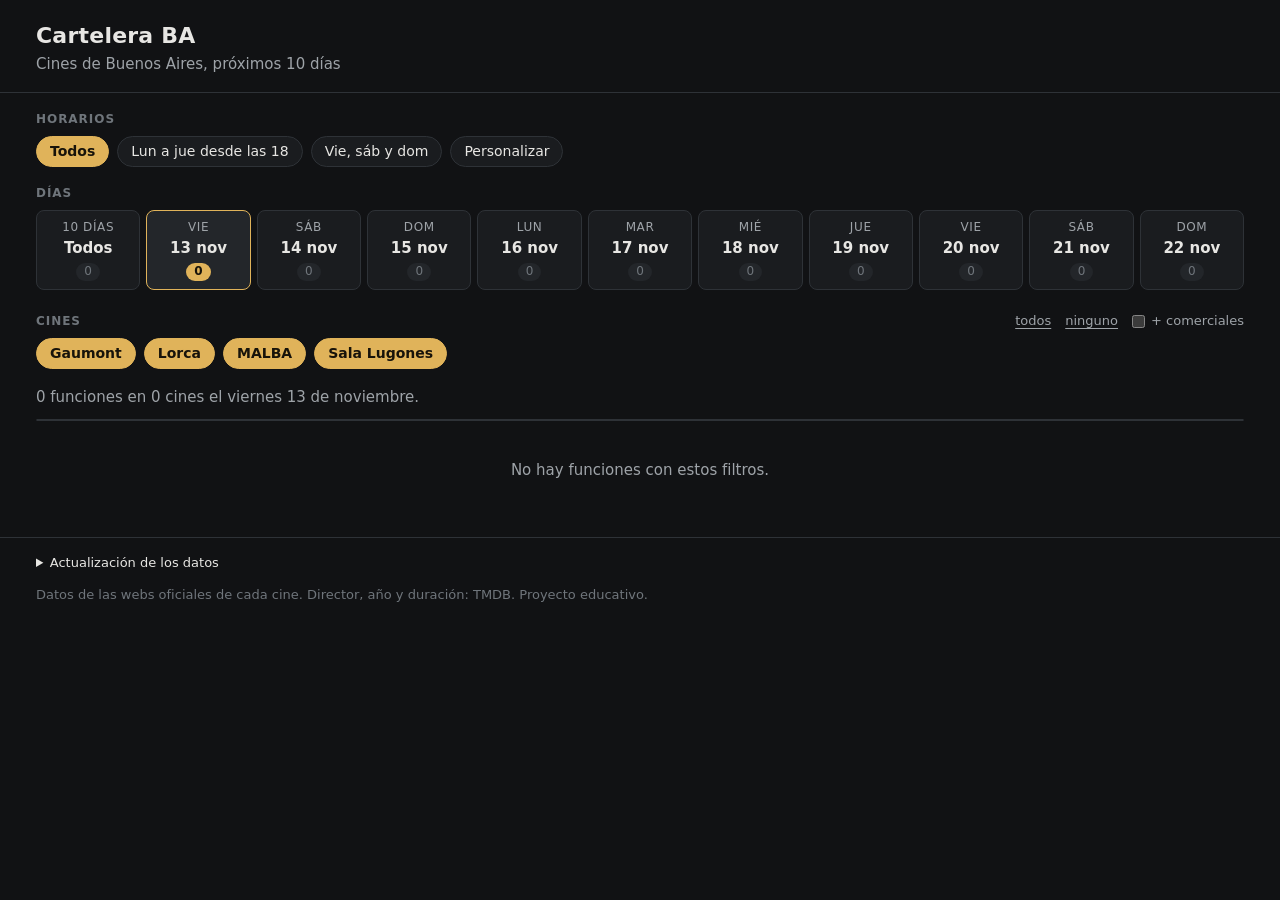
==== public/index.html @ 23f64b04 "Hito 5: interfaz web con datos reales y filtro de horarios - Comando export: public/data/cartelera.j" ====
<!doctype html>
<html lang="es-AR">
<head>
  <meta charset="utf-8">
  <meta name="viewport" content="width=device-width, initial-scale=1">
  <meta name="color-scheme" content="dark">
  <title>Cartelera BA</title>
  <meta name="description" content="Cartelera de cines de Buenos Aires para los próximos 10 días, filtrable por horario.">
  <link rel="stylesheet" href="styles.css">
</head>
<body>
  <header class="cabecera">
    <div class="envoltura">
      <h1>Cartelera BA</h1>
      <p class="bajada">Cines de Buenos Aires, próximos 10 días</p>
    </div>
  </header>

  <main class="envoltura">
    <!-- Hito 6: Google Calendar va acá, encima del filtro -->
    <section id="calendario" class="bloque" hidden></section>

    <section class="bloque" aria-labelledby="t-horarios">
      <h2 id="t-horarios" class="rotulo">Horarios</h2>
      <div class="chips" id="chips-horario" role="group" aria-label="Filtro de horarios"></div>
      <div id="panel-personalizado" class="panel" hidden>
        <p class="ayuda">Elegí los días y el rango de hora de inicio para cada uno.</p>
        <div id="filas-personalizado" class="filas-dias"></div>
      </div>
    </section>

    <section class="bloque" aria-labelledby="t-dias">
      <h2 id="t-dias" class="rotulo">Días</h2>
      <div class="dias" id="selector-dias" role="group" aria-label="Día"></div>
    </section>

    <section class="bloque" aria-labelledby="t-cines">
      <div class="rotulo-fila">
        <h2 id="t-cines" class="rotulo">Cines</h2>
        <div class="acciones-cines">
          <button type="button" class="enlace" id="cines-todos">todos</button>
          <button type="button" class="enlace" id="cines-ninguno">ninguno</button>
          <input type="checkbox" id="toggle-comerciales" class="interruptor-caja">
          <label class="interruptor" for="toggle-comerciales">+ comerciales</label>
        </div>
      </div>
      <div class="chips" id="chips-cines" role="group" aria-label="Cines"></div>
    </section>

    <!-- Hito 7: "Para vos" va acá -->
    <section id="para-vos" class="bloque" hidden></section>

    <section class="bloque" aria-live="polite">
      <p id="resumen" class="resumen"></p>
      <div class="tabla-contenedor">
        <table id="tabla" class="tabla">
          <thead><tr></tr></thead>
          <tbody></tbody>
        </table>
      </div>
      <p id="vacio" class="vacio" hidden>No hay funciones con estos filtros.</p>
    </section>
  </main>

  <footer class="pie">
    <div class="envoltura">
      <details id="estado-cines">
        <summary>Actualización de los datos</summary>
        <div id="lista-estado"></div>
      </details>
      <p class="fuentes">Datos de las webs oficiales de cada cine. Director, año y duración: TMDB. Proyecto educativo.</p>
    </div>
  </footer>

  <noscript><p class="envoltura">Esta cartelera necesita JavaScript.</p></noscript>
  <script type="module" src="js/app.js"></script>
</body>
</html>
---- public/styles.css ----
:root {
  --fondo: #111214;
  --superficie: #1a1c1f;
  --superficie-2: #23262a;
  --borde: #2e3237;
  --texto: #e7e6e3;
  --texto-2: #9ea3a8;
  --texto-3: #6f757b;
  --acento: #e0b35a;
  --acento-texto: #17130a;
  --alerta: #e58e6d;
  --radio: 8px;
  --fuente: "Inter", system-ui, -apple-system, "Segoe UI", Roboto, sans-serif;
  color-scheme: dark;
}

* { box-sizing: border-box; }

html { -webkit-text-size-adjust: 100%; }

body {
  margin: 0;
  background: var(--fondo);
  color: var(--texto);
  font: 15px/1.45 var(--fuente);
}

.envoltura { max-width: 1240px; margin: 0 auto; padding: 0 16px; }

a { color: var(--texto); text-underline-offset: 3px; }
a:hover { color: var(--acento); }

button { font: inherit; color: inherit; }

:focus-visible { outline: 2px solid var(--acento); outline-offset: 2px; }

/* ---------- cabecera ---------- */

.cabecera { border-bottom: 1px solid var(--borde); padding: 20px 0 16px; margin-bottom: 8px; }
.cabecera h1 { margin: 0; font-size: 22px; letter-spacing: 0.01em; font-weight: 650; }
.bajada { margin: 2px 0 0; color: var(--texto-2); }

/* ---------- bloques ---------- */

.bloque { margin: 18px 0; }
.rotulo {
  margin: 0 0 8px; font-size: 12px; font-weight: 600; letter-spacing: 0.08em;
  text-transform: uppercase; color: var(--texto-3);
}
.rotulo-fila { display: flex; align-items: baseline; justify-content: space-between; gap: 12px; flex-wrap: wrap; }
.rotulo-fila .rotulo { margin-bottom: 8px; }
.acciones-cines { display: flex; align-items: center; gap: 14px; font-size: 13px; color: var(--texto-2); }

.enlace {
  background: none; border: 0; padding: 0; color: var(--texto-2); cursor: pointer;
  text-decoration: underline; text-underline-offset: 3px;
}
.enlace:hover { color: var(--texto); }

.interruptor { cursor: pointer; margin-left: -8px; }
.interruptor-caja { accent-color: var(--acento); margin: 0; cursor: pointer; }

.ayuda, .nota { color: var(--texto-2); font-size: 13px; }
.nota { align-self: center; margin-left: 4px; }

/* ---------- chips ---------- */

.chips { display: flex; flex-wrap: wrap; gap: 8px; }

.chip {
  border: 1px solid var(--borde); background: var(--superficie); border-radius: 999px;
  padding: 6px 13px; cursor: pointer; font-size: 14px; line-height: 1.2;
  transition: background 0.12s, border-color 0.12s;
}
.chip:hover { border-color: var(--texto-3); }
.chip[aria-pressed="true"] { background: var(--acento); border-color: var(--acento); color: var(--acento-texto); font-weight: 600; }

/* ---------- personalizado ---------- */

.panel {
  margin-top: 10px; padding: 12px 14px; background: var(--superficie);
  border: 1px solid var(--borde); border-radius: var(--radio);
}
.panel .ayuda { margin: 0 0 8px; }
.filas-dias { display: grid; grid-template-columns: repeat(auto-fill, minmax(270px, 1fr)); gap: 6px 24px; }
.fila-dia { display: flex; align-items: center; justify-content: space-between; gap: 10px; min-height: 34px; }
.fila-dia label { display: inline-flex; align-items: center; gap: 6px; cursor: pointer; }
.fila-dia input[type="checkbox"] { accent-color: var(--acento); }
.rango { color: var(--texto-2); font-size: 13px; white-space: nowrap; }
.rango input {
  background: var(--superficie-2); border: 1px solid var(--borde); color: var(--texto);
  border-radius: 6px; padding: 3px 6px; font: inherit; font-size: 13px;
}
.rango input:disabled { opacity: 0.4; }

/* ---------- días ---------- */

.dias {
  display: grid; grid-auto-flow: column; grid-auto-columns: minmax(74px, 1fr); gap: 6px;
  overflow-x: auto; padding-bottom: 4px; scrollbar-width: thin;
}
.dia {
  display: flex; flex-direction: column; align-items: center; gap: 1px;
  background: var(--superficie); border: 1px solid var(--borde); border-radius: var(--radio);
  padding: 8px 6px; cursor: pointer;
}
.dia:hover { border-color: var(--texto-3); }
.dia[aria-pressed="true"] { border-color: var(--acento); background: var(--superficie-2); }
.dia-nombre { font-size: 12px; color: var(--texto-2); text-transform: uppercase; letter-spacing: 0.05em; }
.dia-numero { font-weight: 600; white-space: nowrap; }
.cuenta {
  margin-top: 3px; font-size: 12px; font-variant-numeric: tabular-nums;
  background: var(--superficie-2); border-radius: 999px; padding: 0 8px; color: var(--texto);
}
.dia[aria-pressed="true"] .cuenta { background: var(--acento); color: var(--acento-texto); font-weight: 600; }
.cuenta.cero { color: var(--texto-3); }

/* ---------- tabla ---------- */

.resumen { color: var(--texto-2); margin: 0 0 10px; }
.vacio { color: var(--texto-2); padding: 24px 0; text-align: center; }

.tabla-contenedor { overflow-x: auto; border: 1px solid var(--borde); border-radius: var(--radio); }
.tabla { width: 100%; border-collapse: collapse; font-size: 14px; }
.tabla th {
  position: sticky; top: 0; background: var(--superficie); text-align: left;
  border-bottom: 1px solid var(--borde); padding: 0; white-space: nowrap;
}
.orden {
  background: none; border: 0; width: 100%; text-align: left; cursor: pointer;
  padding: 9px 10px; font-size: 12px; font-weight: 600; letter-spacing: 0.04em;
  text-transform: uppercase; color: var(--texto-2);
}
.orden:hover { color: var(--texto); }
th[aria-sort="ascending"] .orden, th[aria-sort="descending"] .orden { color: var(--acento); }
.flecha { margin-left: 4px; font-size: 9px; }

.tabla td { padding: 9px 10px; border-bottom: 1px solid var(--borde); vertical-align: top; }
.tabla tbody tr:last-child td { border-bottom: 0; }
.tabla tbody tr:hover td { background: #16181b; }

.hora { font-variant-numeric: tabular-nums; font-size: 15px; }
.fecha { color: var(--texto-2); font-size: 13px; white-space: nowrap; }
.cine { display: block; font-weight: 550; }
.titulo { display: block; font-weight: 600; }
.secundario { display: block; color: var(--texto-3); font-size: 12.5px; }
.marca {
  display: inline-block; margin-top: 3px; font-size: 11px; color: var(--texto-3);
  border: 1px dashed var(--borde); border-radius: 4px; padding: 0 5px; cursor: help;
}
td[data-col="Año"], td[data-col="Duración"] { white-space: nowrap; font-variant-numeric: tabular-nums; }
td[data-col="Hora"] { white-space: nowrap; }

.boton-entradas {
  display: inline-block; border: 1px solid var(--acento); color: var(--acento); border-radius: 6px;
  padding: 2px 10px; text-decoration: none; font-weight: 600; font-size: 13px; white-space: nowrap;
}
.boton-entradas:hover { background: var(--acento); color: var(--acento-texto); }
.venta { color: var(--texto-2); font-size: 13px; }
.venta.gratis { color: var(--texto); }
.externo { font-size: 13px; color: var(--texto-2); }

/* ---------- pie ---------- */

.pie { border-top: 1px solid var(--borde); margin-top: 32px; padding: 16px 0 32px; color: var(--texto-2); font-size: 13px; }
.pie summary { cursor: pointer; color: var(--texto); }
.estado { list-style: none; padding: 0; margin: 10px 0; display: grid; gap: 4px; }
.estado .secundario { display: inline; }
.alerta { color: var(--alerta); }
.fuentes { color: var(--texto-3); }

/* ---------- celular: la tabla pasa a tarjetas ---------- */

@media (max-width: 760px) {
  .tabla-contenedor { border: 0; overflow: visible; }
  .tabla thead { display: none; }
  .tabla, .tabla tbody, .tabla tr, .tabla td { display: block; width: 100%; }
  /* Tarjeta: hora a la izquierda; a la derecha película / cine / ciclo / datos / botones. */
  .tabla tr {
    position: relative; display: flex; flex-wrap: wrap; align-items: baseline; column-gap: 10px;
    background: var(--superficie); border: 1px solid var(--borde);
    border-radius: var(--radio); padding: 10px 12px 10px 76px; margin-bottom: 8px;
  }
  .tabla tr::before { content: ""; flex-basis: 100%; order: 5; height: 6px; } /* salto antes de los botones */
  .tabla tbody tr:hover td { background: none; }
  .tabla td { border: 0; padding: 0; width: auto; }
  .tabla td:empty { display: none; }
  td[data-col="Hora"] { position: absolute; left: 12px; top: 10px; width: 56px; }
  td[data-col="Hora"] .hora { font-size: 18px; display: block; }
  td[data-col="Hora"] .fecha { display: block; }
  td[data-col="Película"] { order: 1; flex-basis: 100%; margin-bottom: 2px; }
  td[data-col="Cine"] { order: 2; flex-basis: 100%; }
  td[data-col="Cine"] .cine, td[data-col="Cine"] .secundario { display: inline; margin-right: 6px; }
  td[data-col="Ciclo"] { order: 3; flex-basis: 100%; color: var(--texto-2); font-size: 13px; }
  td[data-col="Director"], td[data-col="Año"], td[data-col="Duración"] { order: 4; color: var(--texto-2); font-size: 13px; }
  td[data-col="Entradas"], td[data-col="Letterboxd"] { order: 6; margin-right: 6px; }
}
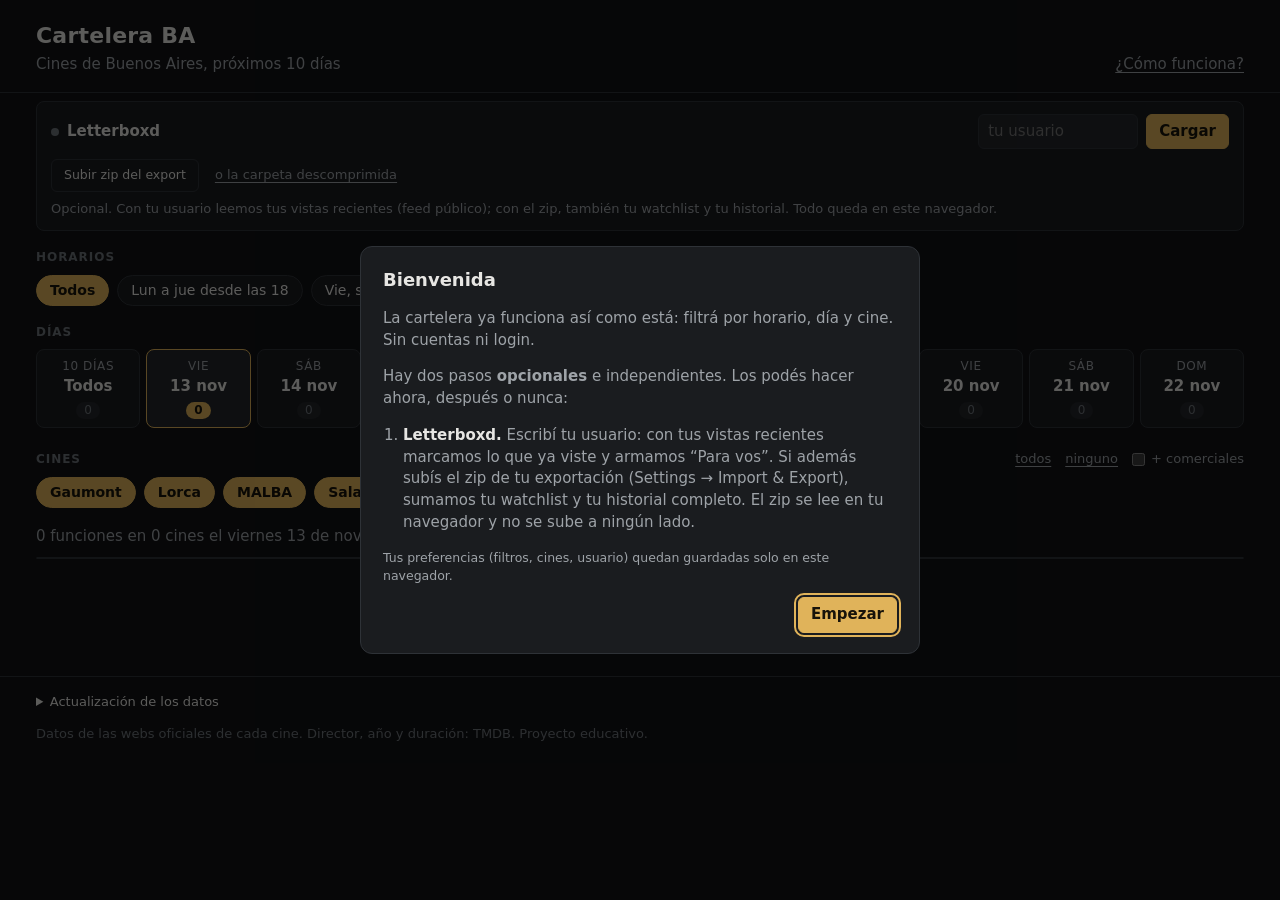
==== commit 8c7a7f63: "Hitos 6 y 7: Google Calendar, Letterboxd y "Para vos" Google Calendar (opcional): - Token de Google " ====
--- a/public/index.html
+++ b/public/index.html
@@ -10,15 +10,30 @@
 </head>
 <body>
   <header class="cabecera">
-    <div class="envoltura">
-      <h1>Cartelera BA</h1>
-      <p class="bajada">Cines de Buenos Aires, próximos 10 días</p>
+    <div class="envoltura cabecera-fila">
+      <div>
+        <h1>Cartelera BA</h1>
+        <p class="bajada">Cines de Buenos Aires, próximos 10 días</p>
+      </div>
+      <button type="button" class="enlace" id="abrir-bienvenida">¿Cómo funciona?</button>
     </div>
   </header>
 
+  <dialog id="bienvenida" aria-labelledby="t-bienvenida">
+    <h2 id="t-bienvenida">Bienvenida</h2>
+    <p>La cartelera ya funciona así como está: filtrá por horario, día y cine. Sin cuentas ni login.</p>
+    <p>Hay dos pasos <strong>opcionales</strong> e independientes. Los podés hacer ahora, después o nunca:</p>
+    <ol class="pasos">
+      <li><strong>Letterboxd.</strong> Escribí tu usuario: con tus vistas recientes marcamos lo que ya viste y armamos “Para vos”. Si además subís el zip de tu exportación (Settings → Import &amp; Export), sumamos tu watchlist y tu historial completo. El zip se lee en tu navegador y no se sube a ningún lado.</li>
+      <li id="bienvenida-paso-calendario"><strong>Google Calendar.</strong> Conectalo para ver qué funciones te entran. Solo lee tus horarios ocupados (no títulos ni detalles) y nada se guarda fuera de esta pestaña.</li>
+    </ol>
+    <p class="secundario">Tus preferencias (filtros, cines, usuario) quedan guardadas solo en este navegador.</p>
+    <form method="dialog"><button class="boton" value="ok">Empezar</button></form>
+  </dialog>
+
   <main class="envoltura">
-    <!-- Hito 6: Google Calendar va acá, encima del filtro -->
-    <section id="calendario" class="bloque" hidden></section>
+    <section id="calendario" class="bloque capa" hidden aria-label="Google Calendar"></section>
+    <section id="letterboxd" class="bloque capa" aria-label="Letterboxd"></section>
 
     <section class="bloque" aria-labelledby="t-horarios">
       <h2 id="t-horarios" class="rotulo">Horarios</h2>
@@ -47,8 +62,7 @@
       <div class="chips" id="chips-cines" role="group" aria-label="Cines"></div>
     </section>
 
-    <!-- Hito 7: "Para vos" va acá -->
-    <section id="para-vos" class="bloque" hidden></section>
+    <section id="para-vos" class="bloque" hidden aria-labelledby="t-para-vos"></section>
 
     <section class="bloque" aria-live="polite">
       <p id="resumen" class="resumen"></p>
--- a/public/styles.css
+++ b/public/styles.css
@@ -159,6 +159,79 @@
 .venta { color: var(--texto-2); font-size: 13px; }
 .venta.gratis { color: var(--texto); }
 .externo { font-size: 13px; color: var(--texto-2); }
+
+/* ---------- cabecera y bienvenida ---------- */
+
+.cabecera-fila { display: flex; justify-content: space-between; align-items: flex-end; gap: 12px; }
+
+dialog#bienvenida {
+  max-width: 560px; width: calc(100% - 32px); background: var(--superficie); color: var(--texto);
+  border: 1px solid var(--borde); border-radius: 12px; padding: 20px 22px;
+}
+dialog#bienvenida::backdrop { background: rgba(0, 0, 0, 0.6); }
+dialog#bienvenida h2 { margin: 0 0 8px; font-size: 18px; }
+dialog#bienvenida p, .pasos { color: var(--texto-2); }
+.pasos { padding-left: 20px; display: grid; gap: 10px; }
+.pasos strong { color: var(--texto); }
+dialog#bienvenida form { text-align: right; margin-top: 8px; }
+
+/* ---------- Letterboxd y Para vos ---------- */
+
+#letterboxd input[type="text"] {
+  background: var(--superficie-2); border: 1px solid var(--borde); color: var(--texto);
+  border-radius: 6px; padding: 6px 9px; font: inherit; width: 160px;
+}
+.lb-detalle { font-weight: 400; color: var(--texto-2); font-size: 13px; }
+
+.para-vos { list-style: none; padding: 0; margin: 0; display: grid; gap: 8px;
+  grid-template-columns: repeat(auto-fill, minmax(220px, 1fr)); }
+.recomendada {
+  background: var(--superficie); border: 1px solid var(--borde); border-left: 3px solid var(--acento);
+  border-radius: var(--radio); padding: 10px 12px; display: flex; flex-direction: column; gap: 3px;
+}
+.rec-cuando { font-size: 13px; color: var(--texto); font-variant-numeric: tabular-nums; }
+.rec-motivo { font-size: 12.5px; color: var(--texto-2); }
+.rec-acciones { margin-top: 4px; }
+
+.vista { font-size: 12px; color: var(--texto-3); white-space: nowrap; cursor: help; }
+.vista.reciente { color: var(--texto); border: 1px solid var(--borde); border-radius: 4px; padding: 0 5px; }
+
+/* ---------- calendario ---------- */
+
+.capa {
+  padding: 12px 14px; background: var(--superficie); border: 1px solid var(--borde); border-radius: var(--radio);
+}
+
+.capa .ayuda { margin: 8px 0 0; }
+.capa + .capa { margin-top: 8px; }
+.cal-fila { display: flex; align-items: center; justify-content: space-between; gap: 10px 16px; flex-wrap: wrap; }
+.cal-opciones { justify-content: flex-start; margin-top: 10px; font-size: 13px; color: var(--texto-2); }
+.cal-estado { display: inline-flex; align-items: center; gap: 8px; font-weight: 550; }
+.punto { width: 8px; height: 8px; border-radius: 50%; background: var(--texto-3); }
+.cal-estado.conectado .punto { background: #7cc48f; }
+.cal-acciones { display: inline-flex; gap: 8px; }
+.cal-error { color: var(--alerta); margin: 8px 0 0; font-size: 13px; }
+.margen input {
+  width: 56px; background: var(--superficie-2); border: 1px solid var(--borde); color: var(--texto);
+  border-radius: 6px; padding: 3px 6px; font: inherit;
+}
+.interruptor-linea { display: inline-flex; align-items: center; gap: 6px; cursor: pointer; color: var(--texto); }
+.interruptor-linea input { accent-color: var(--acento); }
+
+.boton {
+  background: var(--acento); color: var(--acento-texto); border: 1px solid var(--acento); border-radius: 6px;
+  padding: 6px 12px; font-weight: 600; cursor: pointer;
+}
+.boton.secundario { background: none; color: var(--texto); border-color: var(--borde); font-weight: 500; }
+.boton:disabled { opacity: 0.6; cursor: progress; }
+
+.cal { font-size: 13px; font-weight: 600; white-space: nowrap; }
+.cal .secundario { font-weight: 400; white-space: nowrap; }
+.cal.entra { color: #7cc48f; }
+.cal.justo { color: var(--acento); }
+.cal.no-entra { color: var(--alerta); }
+
+.agendar { display: block; margin-top: 4px; font-size: 12px; color: var(--texto-3); }
 
 /* ---------- pie ---------- */
 
@@ -193,5 +266,8 @@
   td[data-col="Cine"] .cine, td[data-col="Cine"] .secundario { display: inline; margin-right: 6px; }
   td[data-col="Ciclo"] { order: 3; flex-basis: 100%; color: var(--texto-2); font-size: 13px; }
   td[data-col="Director"], td[data-col="Año"], td[data-col="Duración"] { order: 4; color: var(--texto-2); font-size: 13px; }
-  td[data-col="Entradas"], td[data-col="Letterboxd"] { order: 6; margin-right: 6px; }
-}
+  td[data-col="Entradas"], td[data-col="Letterboxd"], td[data-col="Calendario"] { order: 6; margin-right: 6px; }
+  td[data-col="Calendario"] { order: 3; flex-basis: 100%; }
+  td[data-col="Vista"] { order: 1; }
+  .agendar { display: inline; margin: 0 0 0 10px; }
+}
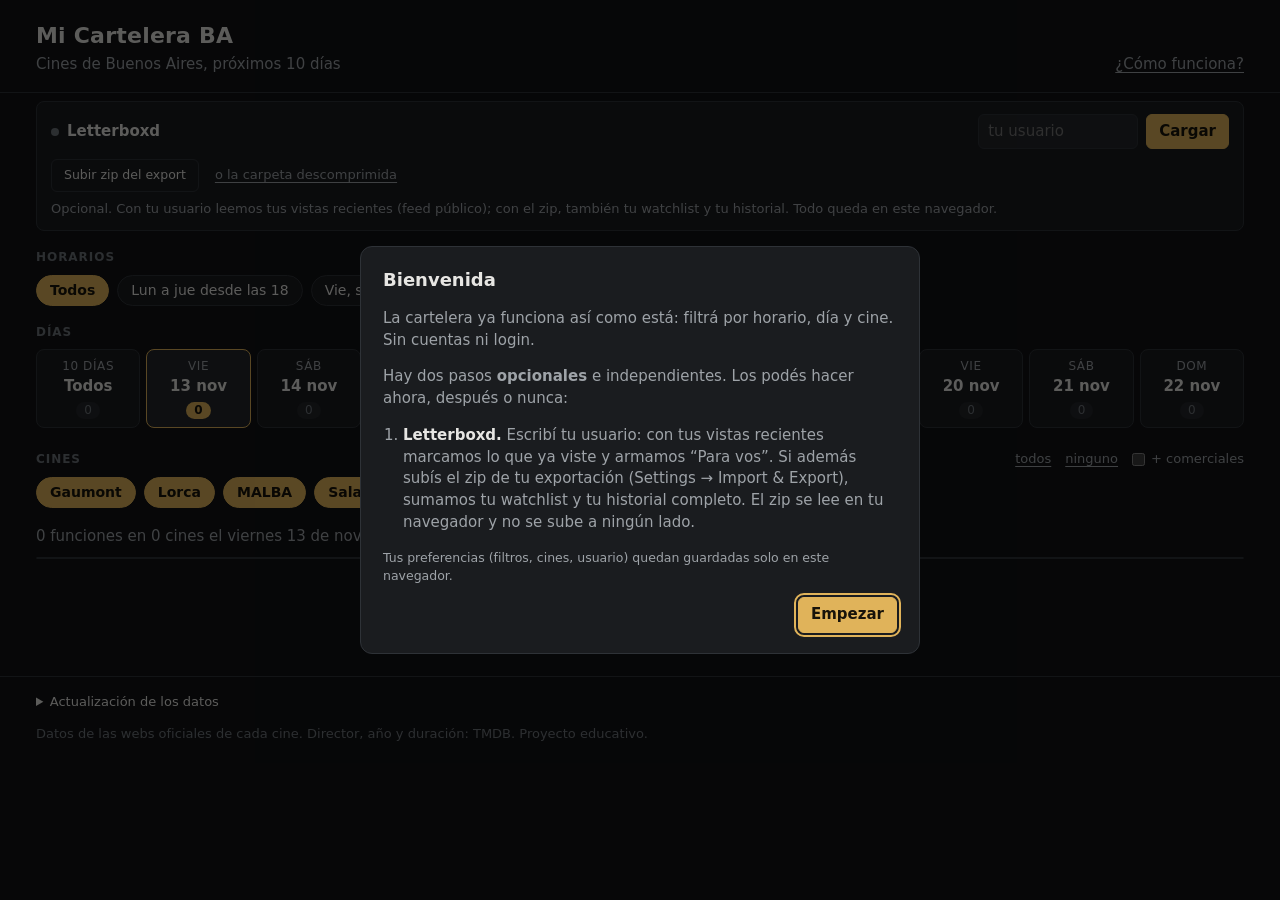
==== commit 4323a33d: "Renombrar la app a Mi Cartelera BA Título de la pestaña, encabezado, CLAUDE.md y los nombres sugerid" ====
--- a/public/index.html
+++ b/public/index.html
@@ -4,7 +4,7 @@
   <meta charset="utf-8">
   <meta name="viewport" content="width=device-width, initial-scale=1">
   <meta name="color-scheme" content="dark">
-  <title>Cartelera BA</title>
+  <title>Mi Cartelera BA</title>
   <meta name="description" content="Cartelera de cines de Buenos Aires para los próximos 10 días, filtrable por horario.">
   <link rel="stylesheet" href="styles.css">
 </head>
@@ -12,7 +12,7 @@
   <header class="cabecera">
     <div class="envoltura cabecera-fila">
       <div>
-        <h1>Cartelera BA</h1>
+        <h1>Mi Cartelera BA</h1>
         <p class="bajada">Cines de Buenos Aires, próximos 10 días</p>
       </div>
       <button type="button" class="enlace" id="abrir-bienvenida">¿Cómo funciona?</button>
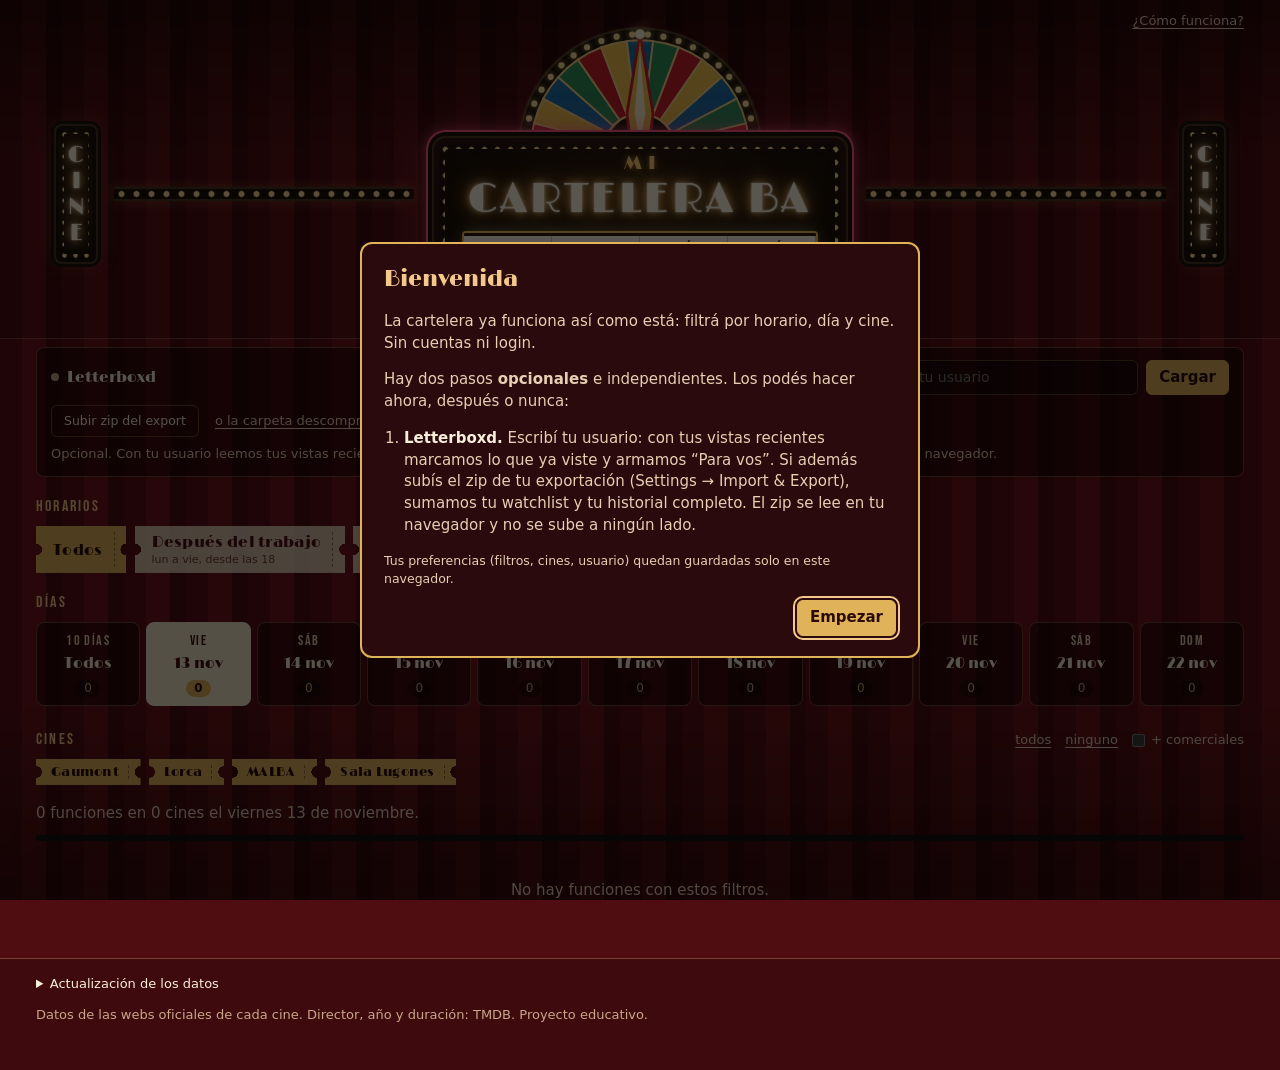
==== commit 8a143682: "Estética de sala de cine antigua, proxy en Vercel y fin estimado Publicación: - Proxy de Letterboxd " ====
--- a/public/index.html
+++ b/public/index.html
@@ -6,16 +6,32 @@
   <meta name="color-scheme" content="dark">
   <title>Mi Cartelera BA</title>
   <meta name="description" content="Cartelera de cines de Buenos Aires para los próximos 10 días, filtrable por horario.">
+  <link rel="preconnect" href="https://fonts.googleapis.com">
+  <link rel="preconnect" href="https://fonts.gstatic.com" crossorigin>
+  <link rel="stylesheet" href="https://fonts.googleapis.com/css2?family=Bebas+Neue&family=Limelight&display=swap">
   <link rel="stylesheet" href="styles.css">
 </head>
 <body>
   <header class="cabecera">
     <div class="envoltura cabecera-fila">
-      <div>
-        <h1>Mi Cartelera BA</h1>
-        <p class="bajada">Cines de Buenos Aires, próximos 10 días</p>
+      <div class="adorno izquierda" aria-hidden="true">
+        <span class="aspa">Cine</span>
+        <span class="tira"></span>
       </div>
-      <button type="button" class="enlace" id="abrir-bienvenida">¿Cómo funciona?</button>
+      <div class="logo">
+        <svg class="cresta" viewBox="0 0 320 104" aria-hidden="true" focusable="false"><path d="M 58.0 104 A 102 102 0 0 1 262.0 104 Z" fill="#160e07" stroke="#4b3721" stroke-width="2"/><path d="M 130.0 104.0 L 68.0 104.0 A 92 92 0 0 1 70.7 82.0 L 130.9 96.8 A 30 30 0 0 0 130.0 104.0 Z" fill="#c8202a" stroke="#f7d58a" stroke-width="1.6"/><path d="M 130.9 96.8 L 70.7 82.0 A 92 92 0 0 1 78.5 61.2 L 133.4 90.1 A 30 30 0 0 0 130.9 96.8 Z" fill="#f2c14e" stroke="#f7d58a" stroke-width="1.6"/><path d="M 133.4 90.1 L 78.5 61.2 A 92 92 0 0 1 91.1 43.0 L 137.5 84.1 A 30 30 0 0 0 133.4 90.1 Z" fill="#1f6fa8" stroke="#f7d58a" stroke-width="1.6"/><path d="M 137.5 84.1 L 91.1 43.0 A 92 92 0 0 1 107.7 28.3 L 143.0 79.3 A 30 30 0 0 0 137.5 84.1 Z" fill="#2f8f5a" stroke="#f7d58a" stroke-width="1.6"/><path d="M 143.0 79.3 L 107.7 28.3 A 92 92 0 0 1 127.4 18.0 L 149.4 75.9 A 30 30 0 0 0 143.0 79.3 Z" fill="#c8202a" stroke="#f7d58a" stroke-width="1.6"/><path d="M 149.4 75.9 L 127.4 18.0 A 92 92 0 0 1 148.9 12.7 L 156.4 74.2 A 30 30 0 0 0 149.4 75.9 Z" fill="#f2c14e" stroke="#f7d58a" stroke-width="1.6"/><path d="M 156.4 74.2 L 148.9 12.7 A 92 92 0 0 1 171.1 12.7 L 163.6 74.2 A 30 30 0 0 0 156.4 74.2 Z" fill="#1f6fa8" stroke="#f7d58a" stroke-width="1.6"/><path d="M 163.6 74.2 L 171.1 12.7 A 92 92 0 0 1 192.6 18.0 L 170.6 75.9 A 30 30 0 0 0 163.6 74.2 Z" fill="#2f8f5a" stroke="#f7d58a" stroke-width="1.6"/><path d="M 170.6 75.9 L 192.6 18.0 A 92 92 0 0 1 212.3 28.3 L 177.0 79.3 A 30 30 0 0 0 170.6 75.9 Z" fill="#c8202a" stroke="#f7d58a" stroke-width="1.6"/><path d="M 177.0 79.3 L 212.3 28.3 A 92 92 0 0 1 228.9 43.0 L 182.5 84.1 A 30 30 0 0 0 177.0 79.3 Z" fill="#f2c14e" stroke="#f7d58a" stroke-width="1.6"/><path d="M 182.5 84.1 L 228.9 43.0 A 92 92 0 0 1 241.5 61.2 L 186.6 90.1 A 30 30 0 0 0 182.5 84.1 Z" fill="#1f6fa8" stroke="#f7d58a" stroke-width="1.6"/><path d="M 186.6 90.1 L 241.5 61.2 A 92 92 0 0 1 249.3 82.0 L 189.1 96.8 A 30 30 0 0 0 186.6 90.1 Z" fill="#2f8f5a" stroke="#f7d58a" stroke-width="1.6"/><path d="M 189.1 96.8 L 249.3 82.0 A 92 92 0 0 1 252.0 104.0 L 190.0 104.0 A 30 30 0 0 0 189.1 96.8 Z" fill="#c8202a" stroke="#f7d58a" stroke-width="1.6"/><circle class="bombita" cx="63.0" cy="104.0" r="2.6"/><circle class="bombita" cx="63.9" cy="90.8" r="2.6"/><circle class="bombita" cx="66.6" cy="77.8" r="2.6"/><circle class="bombita" cx="71.0" cy="65.4" r="2.6"/><circle class="bombita" cx="77.1" cy="53.6" r="2.6"/><circle class="bombita" cx="84.8" cy="42.8" r="2.6"/><circle class="bombita" cx="93.8" cy="33.1" r="2.6"/><circle class="bombita" cx="104.1" cy="24.8" r="2.6"/><circle class="bombita" cx="115.4" cy="17.9" r="2.6"/><circle class="bombita" cx="127.5" cy="12.6" r="2.6"/><circle class="bombita" cx="140.3" cy="9.0" r="2.6"/><circle class="bombita" cx="153.4" cy="7.2" r="2.6"/><circle class="bombita" cx="166.6" cy="7.2" r="2.6"/><circle class="bombita" cx="179.7" cy="9.0" r="2.6"/><circle class="bombita" cx="192.5" cy="12.6" r="2.6"/><circle class="bombita" cx="204.6" cy="17.9" r="2.6"/><circle class="bombita" cx="215.9" cy="24.8" r="2.6"/><circle class="bombita" cx="226.2" cy="33.1" r="2.6"/><circle class="bombita" cx="235.2" cy="42.8" r="2.6"/><circle class="bombita" cx="242.9" cy="53.6" r="2.6"/><circle class="bombita" cx="249.0" cy="65.4" r="2.6"/><circle class="bombita" cx="253.4" cy="77.8" r="2.6"/><circle class="bombita" cx="256.1" cy="90.8" r="2.6"/><circle class="bombita" cx="257.0" cy="104.0" r="2.6"/><path d="M 130.0 104 A 30 30 0 0 1 190.0 104 Z" fill="#160e07" stroke="#f7d58a" stroke-width="2"/><path d="M 160.0 6 L 171.0 74 L 167.0 104 L 153.0 104 L 149.0 74 Z" fill="#f2c14e" stroke="#c8202a" stroke-width="2.4" stroke-linejoin="round"/><path d="M 160.0 20 L 164.5 74 L 160.0 98 L 155.5 74 Z" fill="#fff4cf"/><circle class="bombita grande" cx="160.0" cy="7" r="4.2"/></svg>
+        <h1 class="marquesina" aria-label="Mi Cartelera BA: cines de Buenos Aires, próximos 10 días">
+          <span class="marq-mi" aria-hidden="true">Mi</span>
+          <span class="marq-letras" aria-hidden="true">Cartelera BA</span>
+          <span class="marq-cartel" aria-hidden="true">Cines de Buenos Aires · próximos 10 días</span>
+        </h1>
+        <div class="dosel" aria-hidden="true"></div>
+      </div>
+      <div class="adorno derecha" aria-hidden="true">
+        <span class="tira"></span>
+        <span class="aspa">Cine</span>
+      </div>
+      <button type="button" class="enlace como-funciona" id="abrir-bienvenida">¿Cómo funciona?</button>
     </div>
   </header>
 
@@ -66,7 +82,7 @@
 
     <section class="bloque" aria-live="polite">
       <p id="resumen" class="resumen"></p>
-      <div class="tabla-contenedor">
+      <div class="tabla-contenedor papel">
         <table id="tabla" class="tabla">
           <thead><tr></tr></thead>
           <tbody></tbody>
--- a/public/styles.css
+++ b/public/styles.css
@@ -1,17 +1,42 @@
+/* Estética: sala de cine antigua. Fondo de cortina bordó, marquesina con lamparitas, botones con forma
+   de entrada (tipografía Limelight) y la cartelera como papel blanco con rayas negras.
+   La página usa la paleta "cortina"; .papel redefine las mismas variables para letra oscura sobre blanco,
+   así todo lo que está adentro de la tabla o de una tarjeta se adapta solo. */
+
 :root {
-  --fondo: #111214;
-  --superficie: #1a1c1f;
-  --superficie-2: #23262a;
-  --borde: #2e3237;
-  --texto: #e7e6e3;
-  --texto-2: #9ea3a8;
-  --texto-3: #6f757b;
+  --fondo: #4f0d12;
+  --superficie: rgba(24, 5, 8, 0.58);
+  --superficie-2: rgba(0, 0, 0, 0.32);
+  --borde: rgba(240, 196, 130, 0.3);
+  --texto: #f7eddb;
+  --texto-2: #e6cfb2;
+  --texto-3: #c9a58a;
   --acento: #e0b35a;
-  --acento-texto: #17130a;
-  --alerta: #e58e6d;
+  --acento-texto: #2a0b05;
+  --alerta: #ffb39a;
+  --ok: #9fe0ae;
+  --dorado: #f2c98a;
+  --entrada: #f3e6c8;
+  --entrada-texto: #4a0d10;
   --radio: 8px;
   --fuente: "Inter", system-ui, -apple-system, "Segoe UI", Roboto, sans-serif;
+  --fuente-deco: "Limelight", Georgia, serif;
+  --fuente-cartel: "Bebas Neue", "Arial Narrow", sans-serif;
   color-scheme: dark;
+}
+
+.papel {
+  --superficie: #fbf8f1;
+  --superficie-2: #efe9dc;
+  --borde: #141212;
+  --texto: #141212;
+  --texto-2: #4c4743;
+  --texto-3: #6e6862;
+  --acento: #7a1218;
+  --acento-texto: #fbf8f1;
+  --alerta: #a32d2d;
+  --ok: #2f7a43;
+  color: var(--texto);
 }
 
 * { box-sizing: border-box; }
@@ -20,9 +45,14 @@
 
 body {
   margin: 0;
-  background: var(--fondo);
   color: var(--texto);
   font: 15px/1.45 var(--fuente);
+  background-color: var(--fondo);
+  /* pliegues de la cortina + un poco de sombra arriba y abajo */
+  background-image:
+    linear-gradient(180deg, rgba(0, 0, 0, 0.45) 0, rgba(0, 0, 0, 0) 160px, rgba(0, 0, 0, 0) calc(100% - 200px), rgba(0, 0, 0, 0.4) 100%),
+    repeating-linear-gradient(90deg, #5a0f14 0 22px, #701519 22px 46px, #4a0b10 46px 62px);
+  background-attachment: fixed;
 }
 
 .envoltura { max-width: 1240px; margin: 0 auto; padding: 0 16px; }
@@ -32,20 +62,151 @@
 
 button { font: inherit; color: inherit; }
 
-:focus-visible { outline: 2px solid var(--acento); outline-offset: 2px; }
+:focus-visible { outline: 2px solid var(--dorado); outline-offset: 2px; }
 
 /* ---------- cabecera ---------- */
 
-.cabecera { border-bottom: 1px solid var(--borde); padding: 20px 0 16px; margin-bottom: 8px; }
-.cabecera h1 { margin: 0; font-size: 22px; letter-spacing: 0.01em; font-weight: 650; }
-.bajada { margin: 2px 0 0; color: var(--texto-2); }
+.cabecera { border-bottom: 1px solid var(--borde); padding: 26px 0 22px; margin-bottom: 8px; background: rgba(0, 0, 0, 0.18); }
+/* Marquesina al centro; a los costados, carteles verticales con lamparitas y tiras de luces. */
+.cabecera-fila {
+  position: relative; display: grid; grid-template-columns: minmax(0, 1fr) auto minmax(0, 1fr);
+  align-items: end; gap: 0 18px;
+}
+.adorno { margin-bottom: 52px; } /* alinea carteles y tiras con el tablero, no con la cresta */
+.como-funciona { position: absolute; top: -14px; right: 16px; font-size: 13px; }
+
+.adorno { display: flex; align-items: center; gap: 16px; min-width: 0; }
+.adorno.izquierda { justify-content: flex-end; }
+.adorno.derecha { justify-content: flex-start; }
+
+/* Tira de lamparitas que "corre" hacia el logo. */
+.tira {
+  flex: 1 1 auto; max-width: 300px; height: 14px; border-top: 2px solid #4b3721; border-bottom: 2px solid #4b3721;
+  background:
+    radial-gradient(circle, #ffe3a3 0 2.4px, rgba(255, 200, 110, 0.45) 3px, transparent 4px) 0 50% / 15px 14px repeat-x,
+    #160e07;
+  box-shadow: 0 0 14px rgba(255, 180, 80, 0.25);
+  animation: correr 1.1s steps(3) infinite;
+}
+.izquierda .tira { animation-direction: normal; }
+.derecha .tira { animation-direction: reverse; }
+@keyframes correr { to { background-position: 15px 50%, 0 0; } }
+
+/* Cartel vertical con letras una debajo de otra y anillo de lamparitas, como el de la foto. */
+.aspa {
+  position: relative; flex: 0 0 auto; display: flex; align-items: center; justify-content: center;
+  writing-mode: vertical-rl; text-orientation: upright; letter-spacing: -0.05em;
+  padding: 16px 9px; border-radius: 8px; border: 2px solid #4b3721;
+  background: radial-gradient(ellipse at 50% 40%, #2c1d10 0%, #160e07 80%);
+  box-shadow: 0 0 0 3px #1b120a, 0 0 22px rgba(255, 180, 80, 0.2);
+  font-family: var(--fuente-deco); font-size: 22px; line-height: 1; text-transform: uppercase; color: #fff7e4;
+  text-shadow: 0 0 2px #fff, 0 0 8px #ffd890, 0 0 18px rgba(255, 170, 60, 0.7);
+}
+.aspa::before {
+  content: ""; position: absolute; inset: 3px; border-radius: 6px; padding: 5px; pointer-events: none;
+  background: radial-gradient(circle, #ffe3a3 0 1.8px, rgba(255, 200, 110, 0.4) 2.3px, transparent 3.2px) 0 0 / 11px 11px;
+  -webkit-mask: linear-gradient(#000 0 0) content-box, linear-gradient(#000 0 0);
+  -webkit-mask-composite: xor;
+  mask: linear-gradient(#000 0 0) content-box exclude, linear-gradient(#000 0 0);
+  animation: titilar 2.4s steps(2, jump-none) infinite 1.2s;
+}
+@media (prefers-reduced-motion: reduce) { .tira, .aspa::before { animation: none; } }
+
+/* Pantallas angostas: solo la marquesina, centrada. */
+@media (max-width: 760px) {
+  .cabecera { padding-top: 34px; }
+  .cabecera-fila { grid-template-columns: 1fr; justify-items: center; }
+  .adorno { display: none; }
+  .como-funciona { top: -26px; }
+}
+@media (min-width: 761px) and (max-width: 960px) {
+  .tira { display: none; }
+}
+
+/* Logo: cresta art déco (SVG) + tablero con neón y lamparitas + cartel de letras + alero de luces. */
+.logo { display: flex; flex-direction: column; align-items: center; max-width: 100%; position: relative; z-index: 0; }
+
+.cresta { width: min(380px, 92vw); height: auto; display: block; margin-bottom: -14px; overflow: visible; position: relative; z-index: -1; }
+.cresta .bombita { fill: #ffe3a3; filter: drop-shadow(0 0 2.5px rgba(255, 210, 120, 0.95)); animation: alternar 1.2s steps(1) infinite; }
+.cresta .bombita:nth-of-type(even) { animation-delay: 0.6s; }
+.cresta .bombita.grande { fill: #fff6d8; filter: drop-shadow(0 0 5px #ffe3a3); animation: none; }
+@keyframes alternar { 50% { fill: #a7733a; filter: none; } }
+
+/* Marquesina de cine antiguo: lamparitas alrededor, tubo de neón, letras iluminadas y cartel blanco. */
+.marquesina {
+  --lampara: #ffe3a3;
+  --neon: #ff5a86;
+  position: relative; margin: 0; display: inline-flex; flex-direction: column; align-items: center;
+  max-width: 100%; padding: 16px clamp(16px, 5vw, 30px) 14px; border-radius: 14px;
+  background: radial-gradient(ellipse at 50% 30%, #2c1d10 0%, #160e07 75%);
+  border: 2px solid #4b3721;
+  box-shadow:
+    0 0 0 4px #1b120a,
+    0 0 0 6px var(--neon), 0 0 12px 6px rgba(255, 90, 134, 0.55), 0 0 34px 8px rgba(255, 90, 134, 0.25),
+    inset 0 0 18px rgba(255, 90, 134, 0.18);
+  font-weight: 400; line-height: 1;
+  animation: neon 7s infinite;
+}
+@keyframes neon { /* un parpadeo cada tanto, como un tubo viejo */
+  0%, 91%, 93%, 95%, 100% { box-shadow: 0 0 0 4px #1b120a, 0 0 0 6px var(--neon), 0 0 12px 6px rgba(255, 90, 134, 0.55), 0 0 34px 8px rgba(255, 90, 134, 0.25), inset 0 0 18px rgba(255, 90, 134, 0.18); }
+  92%, 94% { box-shadow: 0 0 0 4px #1b120a, 0 0 0 6px #7a2a3d, 0 0 0 6px transparent, 0 0 0 0 transparent, inset 0 0 0 transparent; }
+}
+
+/* Alero: dos filas de lamparitas que corren, más ancho que el tablero (como el techito de las marquesinas). */
+.dosel {
+  width: calc(100% + 56px); max-width: 96vw; height: 24px; margin-top: 10px;
+  clip-path: polygon(5% 0, 95% 0, 100% 100%, 0 100%);
+  background:
+    radial-gradient(circle, #ffe3a3 0 2.2px, rgba(255, 200, 110, 0.4) 2.8px, transparent 3.8px) 0 30% / 12px 12px repeat-x,
+    radial-gradient(circle, #ffe3a3 0 2.2px, rgba(255, 200, 110, 0.4) 2.8px, transparent 3.8px) 6px 85% / 12px 12px repeat-x,
+    linear-gradient(#2a1a0c, #120b05);
+  border-top: 2px solid #f2c14e;
+  animation: alero 0.9s steps(2) infinite;
+  filter: drop-shadow(0 6px 10px rgba(255, 190, 90, 0.25));
+}
+@keyframes alero { to { background-position: 12px 30%, 18px 85%, 0 0; } }
+@media (prefers-reduced-motion: reduce) {
+  .cresta .bombita, .marquesina, .dosel { animation: none; }
+}
+.marquesina::before { /* anillo de lamparitas */
+  content: ""; position: absolute; inset: 5px; border-radius: 10px; padding: 6px; pointer-events: none;
+  background:
+    radial-gradient(circle, var(--lampara) 0 2.1px, rgba(255, 200, 110, 0.45) 2.6px, transparent 3.6px) 0 0 / 13px 13px;
+  -webkit-mask: linear-gradient(#000 0 0) content-box, linear-gradient(#000 0 0);
+  -webkit-mask-composite: xor;
+  mask: linear-gradient(#000 0 0) content-box exclude, linear-gradient(#000 0 0);
+  animation: titilar 2.4s steps(2, jump-none) infinite;
+}
+@keyframes titilar { 50% { filter: brightness(0.78); } }
+@media (prefers-reduced-motion: reduce) { .marquesina::before { animation: none; } }
+
+.marq-mi {
+  font-family: var(--fuente-deco); font-size: 19px; letter-spacing: 0.3em; text-transform: uppercase;
+  color: #ffcf7a; text-shadow: 0 0 6px rgba(255, 190, 90, 0.7); margin-bottom: 6px; padding-left: 0.3em;
+}
+.marq-letras {
+  font-family: var(--fuente-deco); font-size: clamp(21px, 7.2vw, 42px); letter-spacing: 0.06em;
+  white-space: nowrap; text-transform: uppercase; color: #fff7e4;
+  text-shadow: 0 0 2px #fff, 0 0 8px #ffd890, 0 0 20px rgba(255, 170, 60, 0.75), 0 0 34px rgba(255, 140, 40, 0.35);
+}
+/* Cartel de letras negras sobre paneles blancos iluminados desde atrás, con rieles arriba y abajo. */
+.marq-cartel {
+  margin-top: 12px; padding: 6px 16px 4px; border-radius: 2px;
+  font-family: var(--fuente-cartel); font-size: clamp(13px, 2.6vw, 17px); letter-spacing: 0.14em;
+  text-transform: uppercase; color: #15100b;
+  background:
+    repeating-linear-gradient(90deg, transparent 0 calc(25% - 1px), rgba(120, 100, 70, 0.35) calc(25% - 1px) 25%),
+    linear-gradient(#fffaf0, #f1e7d2);
+  border-top: 3px solid #2a1a0c; border-bottom: 3px solid #2a1a0c;
+  box-shadow: 0 0 0 2px #f2c14e, 0 0 16px rgba(255, 235, 180, 0.55);
+}
 
 /* ---------- bloques ---------- */
 
 .bloque { margin: 18px 0; }
 .rotulo {
-  margin: 0 0 8px; font-size: 12px; font-weight: 600; letter-spacing: 0.08em;
-  text-transform: uppercase; color: var(--texto-3);
+  margin: 0 0 8px; font-family: var(--fuente-cartel); font-size: 16px; font-weight: 400;
+  letter-spacing: 0.14em; text-transform: uppercase; color: var(--dorado);
 }
 .rotulo-fila { display: flex; align-items: baseline; justify-content: space-between; gap: 12px; flex-wrap: wrap; }
 .rotulo-fila .rotulo { margin-bottom: 8px; }
@@ -63,17 +224,33 @@
 .ayuda, .nota { color: var(--texto-2); font-size: 13px; }
 .nota { align-self: center; margin-left: 4px; }
 
-/* ---------- chips ---------- */
-
-.chips { display: flex; flex-wrap: wrap; gap: 8px; }
-
-.chip {
-  border: 1px solid var(--borde); background: var(--superficie); border-radius: 999px;
-  padding: 6px 13px; cursor: pointer; font-size: 14px; line-height: 1.2;
-  transition: background 0.12s, border-color 0.12s;
-}
-.chip:hover { border-color: var(--texto-3); }
-.chip[aria-pressed="true"] { background: var(--acento); border-color: var(--acento); color: var(--acento-texto); font-weight: 600; }
+/* ---------- botones con forma de entrada de cine ---------- */
+
+.chips { display: flex; flex-wrap: wrap; gap: 8px; align-items: stretch; }
+
+.entrada {
+  position: relative; display: inline-flex; flex-direction: column; justify-content: center; align-items: flex-start;
+  border: 0; border-radius: 0; cursor: pointer; text-align: left; line-height: 1.15;
+  padding: 8px 24px 7px 17px; background: var(--entrada); color: var(--entrada-texto);
+  font-family: var(--fuente-deco); font-size: 15px; letter-spacing: 0.02em;
+  /* muescas semicirculares a los costados */
+  -webkit-mask:
+    radial-gradient(circle 6px at 0 50%, #0000 98%, #000) left / 51% 100% no-repeat,
+    radial-gradient(circle 6px at 100% 50%, #0000 98%, #000) right / 51% 100% no-repeat;
+  mask:
+    radial-gradient(circle 6px at 0 50%, #0000 98%, #000) left / 51% 100% no-repeat,
+    radial-gradient(circle 6px at 100% 50%, #0000 98%, #000) right / 51% 100% no-repeat;
+  opacity: 0.82; transition: background 0.12s, opacity 0.12s;
+}
+.entrada::after { /* línea troquelada del talón */
+  content: ""; position: absolute; top: 6px; bottom: 6px; right: 12px;
+  border-right: 1.5px dashed rgba(74, 13, 16, 0.45);
+}
+.entrada:hover { opacity: 1; background: #fff3d6; }
+.entrada[aria-pressed="true"] { opacity: 1; background: var(--acento); color: var(--acento-texto); }
+.entrada:focus-visible { outline: 0; box-shadow: inset 0 0 0 3px var(--entrada-texto); } /* la máscara recorta el outline */
+.entrada-detalle { font-family: var(--fuente); font-size: 11px; letter-spacing: 0; opacity: 0.75; margin-top: 2px; }
+.entrada.chica { font-size: 13px; padding: 6px 22px 5px 15px; }
 
 /* ---------- personalizado ---------- */
 
@@ -87,9 +264,9 @@
 .fila-dia label { display: inline-flex; align-items: center; gap: 6px; cursor: pointer; }
 .fila-dia input[type="checkbox"] { accent-color: var(--acento); }
 .rango { color: var(--texto-2); font-size: 13px; white-space: nowrap; }
-.rango input {
+.rango input, .margen input, #letterboxd input[type="text"] {
   background: var(--superficie-2); border: 1px solid var(--borde); color: var(--texto);
-  border-radius: 6px; padding: 3px 6px; font: inherit; font-size: 13px;
+  border-radius: 6px; padding: 3px 6px; font: inherit; font-size: 13px; color-scheme: dark;
 }
 .rango input:disabled { opacity: 0.4; }
 
@@ -104,159 +281,162 @@
   background: var(--superficie); border: 1px solid var(--borde); border-radius: var(--radio);
   padding: 8px 6px; cursor: pointer;
 }
-.dia:hover { border-color: var(--texto-3); }
-.dia[aria-pressed="true"] { border-color: var(--acento); background: var(--superficie-2); }
-.dia-nombre { font-size: 12px; color: var(--texto-2); text-transform: uppercase; letter-spacing: 0.05em; }
-.dia-numero { font-weight: 600; white-space: nowrap; }
+.dia:hover { border-color: var(--dorado); }
+.dia[aria-pressed="true"] { background: var(--entrada); border-color: var(--entrada); color: var(--entrada-texto); }
+.dia-nombre { font-family: var(--fuente-cartel); font-size: 14px; letter-spacing: 0.1em; text-transform: uppercase; color: var(--texto-2); }
+.dia[aria-pressed="true"] .dia-nombre { color: var(--entrada-texto); }
+.dia-numero { font-family: var(--fuente-deco); font-size: 15px; white-space: nowrap; }
 .cuenta {
-  margin-top: 3px; font-size: 12px; font-variant-numeric: tabular-nums;
+  margin-top: 4px; font-size: 12px; font-variant-numeric: tabular-nums;
   background: var(--superficie-2); border-radius: 999px; padding: 0 8px; color: var(--texto);
 }
 .dia[aria-pressed="true"] .cuenta { background: var(--acento); color: var(--acento-texto); font-weight: 600; }
 .cuenta.cero { color: var(--texto-3); }
 
-/* ---------- tabla ---------- */
+/* ---------- la cartelera: papel blanco con rayas negras ---------- */
 
 .resumen { color: var(--texto-2); margin: 0 0 10px; }
 .vacio { color: var(--texto-2); padding: 24px 0; text-align: center; }
 
-.tabla-contenedor { overflow-x: auto; border: 1px solid var(--borde); border-radius: var(--radio); }
-.tabla { width: 100%; border-collapse: collapse; font-size: 14px; }
+.tabla-contenedor {
+  overflow-x: auto; background: var(--superficie); border: 3px solid var(--borde); border-radius: 4px;
+  box-shadow: 0 10px 30px rgba(0, 0, 0, 0.35);
+}
+.tabla { width: 100%; border-collapse: collapse; font-size: 14px; background: var(--superficie); }
 .tabla th {
-  position: sticky; top: 0; background: var(--superficie); text-align: left;
-  border-bottom: 1px solid var(--borde); padding: 0; white-space: nowrap;
+  position: sticky; top: 0; background: var(--texto); text-align: left; padding: 0; white-space: nowrap;
 }
 .orden {
-  background: none; border: 0; width: 100%; text-align: left; cursor: pointer;
-  padding: 9px 10px; font-size: 12px; font-weight: 600; letter-spacing: 0.04em;
-  text-transform: uppercase; color: var(--texto-2);
-}
-.orden:hover { color: var(--texto); }
-th[aria-sort="ascending"] .orden, th[aria-sort="descending"] .orden { color: var(--acento); }
+  background: none; border: 0; width: 100%; text-align: left; cursor: pointer; padding: 9px 10px 7px;
+  font-family: var(--fuente-cartel); font-size: 16px; font-weight: 400; letter-spacing: 0.09em;
+  text-transform: uppercase; color: var(--superficie);
+}
+.orden:hover, th[aria-sort="ascending"] .orden, th[aria-sort="descending"] .orden { color: #e0b35a; }
 .flecha { margin-left: 4px; font-size: 9px; }
 
-.tabla td { padding: 9px 10px; border-bottom: 1px solid var(--borde); vertical-align: top; }
+.tabla td { padding: 9px 10px; border-bottom: 2px solid var(--borde); vertical-align: top; }
+.tabla tbody tr:nth-child(even) td { background: var(--superficie-2); }
 .tabla tbody tr:last-child td { border-bottom: 0; }
-.tabla tbody tr:hover td { background: #16181b; }
+.tabla tbody tr:hover td { background: #fff3d6; }
 
 .hora { font-variant-numeric: tabular-nums; font-size: 15px; }
+.fin { display: block; color: var(--texto-3); font-size: 11.5px; font-variant-numeric: tabular-nums; white-space: nowrap; cursor: help; }
 .fecha { color: var(--texto-2); font-size: 13px; white-space: nowrap; }
-.cine { display: block; font-weight: 550; }
-.titulo { display: block; font-weight: 600; }
+.cine { display: block; font-weight: 600; }
+.titulo { display: block; font-weight: 650; }
 .secundario { display: block; color: var(--texto-3); font-size: 12.5px; }
 .marca {
   display: inline-block; margin-top: 3px; font-size: 11px; color: var(--texto-3);
-  border: 1px dashed var(--borde); border-radius: 4px; padding: 0 5px; cursor: help;
+  border: 1px dashed var(--texto-3); border-radius: 4px; padding: 0 5px; cursor: help;
 }
 td[data-col="Año"], td[data-col="Duración"] { white-space: nowrap; font-variant-numeric: tabular-nums; }
 td[data-col="Hora"] { white-space: nowrap; }
 
 .boton-entradas {
-  display: inline-block; border: 1px solid var(--acento); color: var(--acento); border-radius: 6px;
-  padding: 2px 10px; text-decoration: none; font-weight: 600; font-size: 13px; white-space: nowrap;
+  display: inline-block; border: 1.5px solid var(--acento); color: var(--acento); border-radius: 4px;
+  padding: 2px 10px; text-decoration: none; font-weight: 650; font-size: 13px; white-space: nowrap;
 }
 .boton-entradas:hover { background: var(--acento); color: var(--acento-texto); }
 .venta { color: var(--texto-2); font-size: 13px; }
 .venta.gratis { color: var(--texto); }
 .externo { font-size: 13px; color: var(--texto-2); }
-
-/* ---------- cabecera y bienvenida ---------- */
-
-.cabecera-fila { display: flex; justify-content: space-between; align-items: flex-end; gap: 12px; }
+.agendar { display: block; margin-top: 4px; font-size: 12px; color: var(--texto-3); }
+
+.tu-puntaje { display: block; margin-top: 3px; color: var(--ok); font-size: 13px; letter-spacing: 0.04em; cursor: help; white-space: nowrap; }
+.tu-puntaje .secundario { display: inline; margin-left: 5px; letter-spacing: 0; }
+
+.vista { font-size: 12px; color: var(--texto-3); white-space: nowrap; cursor: help; }
+.vista.reciente { color: var(--texto); border: 1px solid var(--texto); border-radius: 4px; padding: 0 5px; }
+
+.cal { font-size: 13px; font-weight: 650; white-space: nowrap; }
+.cal .secundario { font-weight: 400; white-space: nowrap; }
+.cal.entra { color: var(--ok); }
+.cal.justo { color: #8a5a00; }
+.cal.no-entra { color: var(--alerta); }
+
+/* ---------- Para vos: tarjetas de papel ---------- */
+
+.para-vos { list-style: none; padding: 0; margin: 0; display: grid; gap: 10px;
+  grid-template-columns: repeat(auto-fill, minmax(220px, 1fr)); }
+.recomendada {
+  background: var(--superficie); border: 2px solid var(--borde); border-left: 6px solid var(--acento);
+  border-radius: 0; padding: 10px 12px; display: flex; flex-direction: column; gap: 3px;
+  box-shadow: 0 6px 18px rgba(0, 0, 0, 0.3);
+}
+.recomendada .titulo { font-family: var(--fuente-deco); font-weight: 400; font-size: 16px; }
+.rec-cuando { font-size: 13px; color: var(--texto); font-variant-numeric: tabular-nums; }
+.rec-motivo { font-size: 12.5px; color: var(--texto-2); }
+.rec-acciones { margin-top: 4px; }
+
+/* ---------- capas opcionales (Calendar, Letterboxd) ---------- */
+
+.capa {
+  padding: 12px 14px; background: var(--superficie); border: 1px solid var(--borde); border-radius: var(--radio);
+}
+.capa .ayuda { margin: 8px 0 0; }
+.capa + .capa { margin-top: 8px; }
+.cal-fila { display: flex; align-items: center; justify-content: space-between; gap: 10px 16px; flex-wrap: wrap; }
+.cal-opciones { justify-content: flex-start; margin-top: 10px; font-size: 13px; color: var(--texto-2); }
+.cal-estado { display: inline-flex; align-items: center; gap: 8px; font-family: var(--fuente-deco); font-size: 15px; font-weight: 400; }
+.punto { width: 8px; height: 8px; border-radius: 50%; background: var(--texto-3); }
+.cal-estado.conectado .punto { background: var(--ok); box-shadow: 0 0 6px var(--ok); }
+.cal-acciones { display: inline-flex; gap: 8px; min-width: 0; }
+.cal-error { color: var(--alerta); margin: 8px 0 0; font-size: 13px; }
+.margen input { width: 56px; }
+.interruptor-linea { display: inline-flex; align-items: center; gap: 6px; cursor: pointer; color: var(--texto); }
+.interruptor-linea input { accent-color: var(--acento); }
+
+#letterboxd input[type="text"] { padding: 6px 9px; font-size: 14px; width: 160px; min-width: 0; flex: 1 1 120px; }
+.lb-form .cal-acciones { flex: 1 1 220px; max-width: 320px; }
+.lb-detalle { font-family: var(--fuente); font-size: 13px; color: var(--texto-2); }
+
+.boton {
+  background: var(--acento); color: var(--acento-texto); border: 1px solid var(--acento); border-radius: 6px;
+  padding: 6px 12px; font-weight: 650; cursor: pointer;
+}
+.boton.secundario { background: none; color: var(--texto); border-color: var(--borde); font-weight: 500; }
+.boton:disabled { opacity: 0.6; cursor: progress; }
+
+/* ---------- bienvenida ---------- */
 
 dialog#bienvenida {
-  max-width: 560px; width: calc(100% - 32px); background: var(--superficie); color: var(--texto);
-  border: 1px solid var(--borde); border-radius: 12px; padding: 20px 22px;
-}
-dialog#bienvenida::backdrop { background: rgba(0, 0, 0, 0.6); }
-dialog#bienvenida h2 { margin: 0 0 8px; font-size: 18px; }
+  max-width: 560px; width: calc(100% - 32px); background: #2a0a0d; color: var(--texto);
+  border: 2px solid var(--acento); border-radius: 12px; padding: 20px 22px;
+}
+dialog#bienvenida::backdrop { background: rgba(0, 0, 0, 0.65); }
+dialog#bienvenida h2 { margin: 0 0 8px; font-family: var(--fuente-deco); font-weight: 400; font-size: 22px; color: var(--dorado); }
 dialog#bienvenida p, .pasos { color: var(--texto-2); }
 .pasos { padding-left: 20px; display: grid; gap: 10px; }
 .pasos strong { color: var(--texto); }
 dialog#bienvenida form { text-align: right; margin-top: 8px; }
 
-/* ---------- Letterboxd y Para vos ---------- */
-
-#letterboxd input[type="text"] {
-  background: var(--superficie-2); border: 1px solid var(--borde); color: var(--texto);
-  border-radius: 6px; padding: 6px 9px; font: inherit; width: 160px;
-}
-.lb-detalle { font-weight: 400; color: var(--texto-2); font-size: 13px; }
-
-.para-vos { list-style: none; padding: 0; margin: 0; display: grid; gap: 8px;
-  grid-template-columns: repeat(auto-fill, minmax(220px, 1fr)); }
-.recomendada {
-  background: var(--superficie); border: 1px solid var(--borde); border-left: 3px solid var(--acento);
-  border-radius: var(--radio); padding: 10px 12px; display: flex; flex-direction: column; gap: 3px;
-}
-.rec-cuando { font-size: 13px; color: var(--texto); font-variant-numeric: tabular-nums; }
-.rec-motivo { font-size: 12.5px; color: var(--texto-2); }
-.rec-acciones { margin-top: 4px; }
-
-.vista { font-size: 12px; color: var(--texto-3); white-space: nowrap; cursor: help; }
-.vista.reciente { color: var(--texto); border: 1px solid var(--borde); border-radius: 4px; padding: 0 5px; }
-
-/* ---------- calendario ---------- */
-
-.capa {
-  padding: 12px 14px; background: var(--superficie); border: 1px solid var(--borde); border-radius: var(--radio);
-}
-
-.capa .ayuda { margin: 8px 0 0; }
-.capa + .capa { margin-top: 8px; }
-.cal-fila { display: flex; align-items: center; justify-content: space-between; gap: 10px 16px; flex-wrap: wrap; }
-.cal-opciones { justify-content: flex-start; margin-top: 10px; font-size: 13px; color: var(--texto-2); }
-.cal-estado { display: inline-flex; align-items: center; gap: 8px; font-weight: 550; }
-.punto { width: 8px; height: 8px; border-radius: 50%; background: var(--texto-3); }
-.cal-estado.conectado .punto { background: #7cc48f; }
-.cal-acciones { display: inline-flex; gap: 8px; }
-.cal-error { color: var(--alerta); margin: 8px 0 0; font-size: 13px; }
-.margen input {
-  width: 56px; background: var(--superficie-2); border: 1px solid var(--borde); color: var(--texto);
-  border-radius: 6px; padding: 3px 6px; font: inherit;
-}
-.interruptor-linea { display: inline-flex; align-items: center; gap: 6px; cursor: pointer; color: var(--texto); }
-.interruptor-linea input { accent-color: var(--acento); }
-
-.boton {
-  background: var(--acento); color: var(--acento-texto); border: 1px solid var(--acento); border-radius: 6px;
-  padding: 6px 12px; font-weight: 600; cursor: pointer;
-}
-.boton.secundario { background: none; color: var(--texto); border-color: var(--borde); font-weight: 500; }
-.boton:disabled { opacity: 0.6; cursor: progress; }
-
-.cal { font-size: 13px; font-weight: 600; white-space: nowrap; }
-.cal .secundario { font-weight: 400; white-space: nowrap; }
-.cal.entra { color: #7cc48f; }
-.cal.justo { color: var(--acento); }
-.cal.no-entra { color: var(--alerta); }
-
-.agendar { display: block; margin-top: 4px; font-size: 12px; color: var(--texto-3); }
-
 /* ---------- pie ---------- */
 
-.pie { border-top: 1px solid var(--borde); margin-top: 32px; padding: 16px 0 32px; color: var(--texto-2); font-size: 13px; }
+.pie { border-top: 1px solid var(--borde); margin-top: 32px; padding: 16px 0 32px; color: var(--texto-2); font-size: 13px; background: rgba(0, 0, 0, 0.2); }
 .pie summary { cursor: pointer; color: var(--texto); }
 .estado { list-style: none; padding: 0; margin: 10px 0; display: grid; gap: 4px; }
 .estado .secundario { display: inline; }
 .alerta { color: var(--alerta); }
 .fuentes { color: var(--texto-3); }
 
-/* ---------- celular: la tabla pasa a tarjetas ---------- */
+/* ---------- celular: la tabla pasa a tarjetas de papel ---------- */
 
 @media (max-width: 760px) {
-  .tabla-contenedor { border: 0; overflow: visible; }
+  .tabla-contenedor { border: 0; overflow: visible; background: none; box-shadow: none; }
+  .tabla { background: none; }
   .tabla thead { display: none; }
   .tabla, .tabla tbody, .tabla tr, .tabla td { display: block; width: 100%; }
   /* Tarjeta: hora a la izquierda; a la derecha película / cine / ciclo / datos / botones. */
   .tabla tr {
     position: relative; display: flex; flex-wrap: wrap; align-items: baseline; column-gap: 10px;
-    background: var(--superficie); border: 1px solid var(--borde);
-    border-radius: var(--radio); padding: 10px 12px 10px 76px; margin-bottom: 8px;
+    background: var(--superficie); border: 2px solid var(--borde);
+    border-radius: 0; padding: 10px 12px 10px 76px; margin-bottom: 8px;
+    box-shadow: 0 6px 16px rgba(0, 0, 0, 0.3);
   }
+  .tabla tbody tr:nth-child(even) td, .tabla tbody tr:hover td { background: none; }
   .tabla tr::before { content: ""; flex-basis: 100%; order: 5; height: 6px; } /* salto antes de los botones */
-  .tabla tbody tr:hover td { background: none; }
   .tabla td { border: 0; padding: 0; width: auto; }
+  .tabla tbody tr td { border-bottom: 0; }
   .tabla td:empty { display: none; }
   td[data-col="Hora"] { position: absolute; left: 12px; top: 10px; width: 56px; }
   td[data-col="Hora"] .hora { font-size: 18px; display: block; }
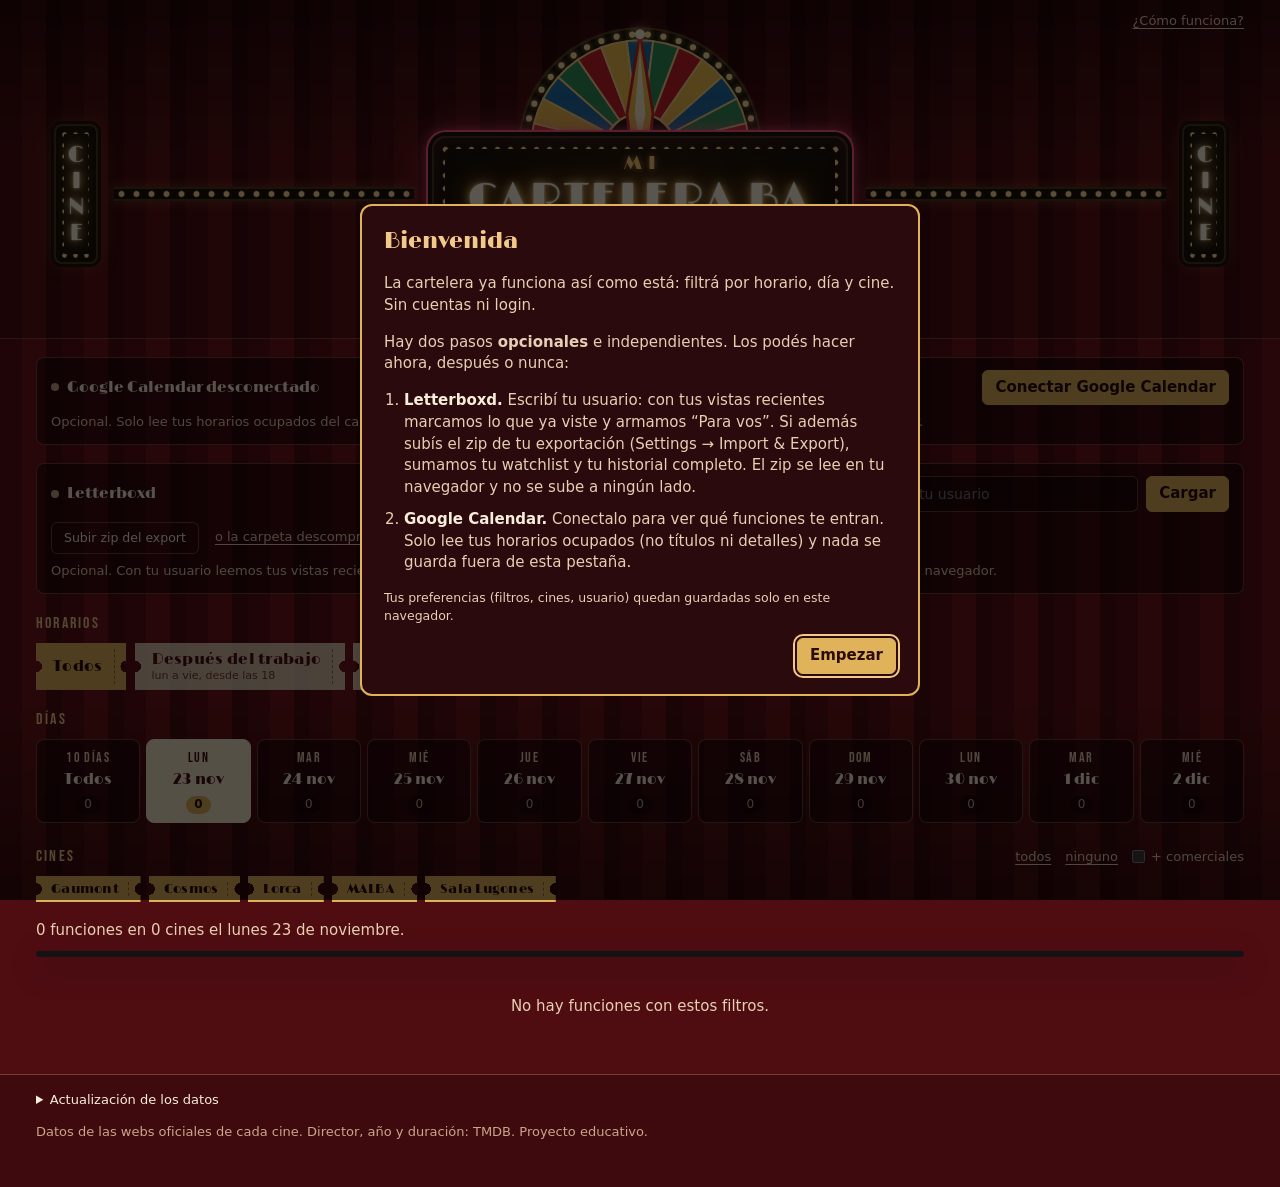
==== commit b531c72a: "Más cines (Cosmos y Multiplex) y vista "Por película" Cines nuevos: - Cosmos (cartelera/adapters/cos" ====
--- a/public/index.html
+++ b/public/index.html
@@ -46,6 +46,9 @@
     <p class="secundario">Tus preferencias (filtros, cines, usuario) quedan guardadas solo en este navegador.</p>
     <form method="dialog"><button class="boton" value="ok">Empezar</button></form>
   </dialog>
+
+  <!-- Por película: todas las funciones de una película, en todos los cines. Lo arma app.js. -->
+  <dialog id="por-pelicula" class="papel" aria-labelledby="t-por-pelicula"></dialog>
 
   <main class="envoltura">
     <section id="calendario" class="bloque capa" hidden aria-label="Google Calendar"></section>
--- a/public/styles.css
+++ b/public/styles.css
@@ -409,6 +409,46 @@
 .pasos { padding-left: 20px; display: grid; gap: 10px; }
 .pasos strong { color: var(--texto); }
 dialog#bienvenida form { text-align: right; margin-top: 8px; }
+
+/* ---------- por película (diálogo de papel) ---------- */
+
+.enlace-pelicula {
+  background: none; border: 0; padding: 0; margin: 0; font: inherit; font-weight: 650; color: inherit;
+  text-align: left; cursor: pointer; text-decoration: underline dotted var(--texto-3); text-underline-offset: 4px;
+}
+.enlace-pelicula:hover { color: var(--acento); text-decoration-color: currentColor; }
+.recomendada .enlace-pelicula { font-weight: 400; }
+dialog#por-pelicula {
+  max-width: 680px; width: calc(100% - 32px); max-height: calc(100vh - 48px); overflow-y: auto; overflow-x: hidden;
+  background: var(--superficie); color: var(--texto);
+  border: 2px solid var(--acento); border-radius: 12px; padding: 18px 22px 22px;
+  box-shadow: 0 0 0 6px var(--superficie), 0 0 0 8px var(--texto), 0 18px 40px rgba(0, 0, 0, 0.6);
+}
+dialog#por-pelicula::backdrop { background: rgba(0, 0, 0, 0.65); }
+.pp-cabecera { display: flex; justify-content: space-between; align-items: flex-start; gap: 12px; }
+.pp-cabecera h2 { margin: 0; font-family: var(--fuente-deco); font-weight: 400; font-size: 24px; color: var(--acento); }
+.pp-cabecera p { margin: 2px 0; }
+.pp-datos { color: var(--texto-2); }
+.pp-links { display: flex; flex-wrap: wrap; align-items: center; gap: 12px; }
+.pp-links:empty { display: none; }
+.cerrar { background: none; border: 0; font-size: 28px; line-height: 1; cursor: pointer; color: var(--texto-2); padding: 0 4px; }
+.cerrar:hover { color: var(--acento); }
+.pp-filtro { margin: 12px 0 4px; font-size: 14px; }
+.pp-dia h3 {
+  margin: 14px 0 4px; font-family: var(--fuente-cartel); font-weight: 400; letter-spacing: 0.08em;
+  font-size: 17px; color: var(--texto-2); border-bottom: 2px solid var(--texto);
+}
+.pp-dia ul { list-style: none; margin: 0; padding: 0; }
+.pp-funcion {
+  display: grid; grid-template-columns: 70px 1fr auto auto; gap: 4px 14px; align-items: center;
+  padding: 7px 6px; border-bottom: 1px solid color-mix(in srgb, var(--texto) 18%, transparent);
+}
+.pp-funcion.actual { background: color-mix(in srgb, var(--acento) 10%, transparent); box-shadow: inset 3px 0 0 var(--acento); }
+.pp-cine .secundario { display: block; }
+@media (max-width: 560px) {
+  .pp-funcion { grid-template-columns: 62px 1fr; }
+  .pp-cal, .pp-entradas { grid-column: 2; }
+}
 
 /* ---------- pie ---------- */
 
